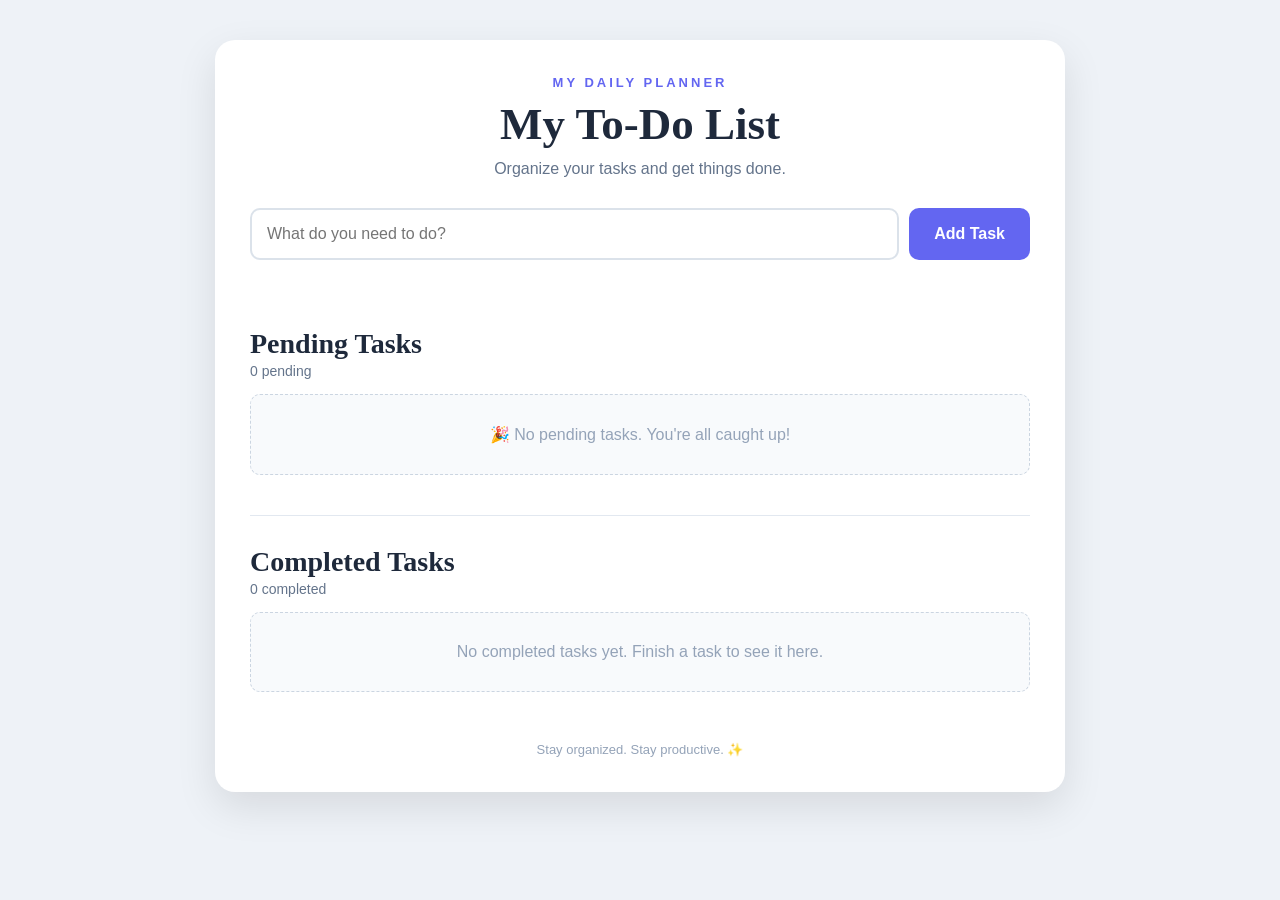
==== WebDev-L2-To-Do_WebApp/index.html @ 475376ff "complete all web development tasks" ====
<!DOCTYPE html>
<html lang="en">

<head>
    <meta charset="UTF-8">

    <meta name="viewport"
          content="width=device-width, initial-scale=1.0">

    <title>My To-Do List</title>

    <link rel="stylesheet" href="style.css">
</head>

<body>

    <main class="todo-container">

        <!-- Header -->
        <header class="header">

            <p class="subtitle">MY DAILY PLANNER</p>

            <h1>My To-Do List</h1>

            <p>
                Organize your tasks and get things done.
            </p>

        </header>


        <!-- Add Task Form -->
        <section class="add-task-section">

            <form id="task-form">

                <input
                    type="text"
                    id="task-input"
                    placeholder="What do you need to do?"
                    autocomplete="off"
                >

                <button type="submit" id="add-task-button">
                    Add Task
                </button>

            </form>

            <p id="input-error" class="error-message"></p>

        </section>


        <!-- Pending Tasks -->
        <section class="task-section">

            <div class="section-heading">

                <div>
                    <h2>Pending Tasks</h2>

                    <p id="pending-count">
                        0 pending
                    </p>
                </div>

            </div>


            <div id="pending-list" class="task-list">

                <!-- Pending tasks will be added here -->

            </div>

            <p id="pending-empty" class="empty-message">
                🎉 No pending tasks. You're all caught up!
            </p>

        </section>


        <!-- Completed Tasks -->
        <section class="task-section completed-section">

            <div class="section-heading">

                <div>
                    <h2>Completed Tasks</h2>

                    <p id="completed-count">
                        0 completed
                    </p>
                </div>

            </div>


            <div id="completed-list" class="task-list">

                <!-- Completed tasks will be added here -->

            </div>

            <p id="completed-empty" class="empty-message">
                No completed tasks yet. Finish a task to see it here.
            </p>

        </section>


        <!-- Footer -->
        <footer>
            <p>Stay organized. Stay productive. ✨</p>
        </footer>

    </main>


    <script src="script.js"></script>

</body>

</html>
---- WebDev-L2-To-Do_WebApp/style.css ----
/* =========================================
   RESET
========================================= */

* {
    margin: 0;
    padding: 0;
    box-sizing: border-box;
}


/* =========================================
   BODY
========================================= */

body {
    min-height: 100vh;

    font-family: Arial, Helvetica, sans-serif;

    background: #eef2f7;

    color: #263238;

    padding: 40px 20px;
}


/* =========================================
   MAIN CONTAINER
========================================= */

.todo-container {
    width: 100%;
    max-width: 850px;

    margin: auto;

    background: white;

    border-radius: 20px;

    padding: 35px;

    box-shadow:
        0 15px 40px rgba(0, 0, 0, 0.10);
}


/* =========================================
   HEADER
========================================= */

.header {
    text-align: center;

    margin-bottom: 30px;
}

.subtitle {
    color: #6366f1;

    font-size: 13px;

    font-weight: bold;

    letter-spacing: 3px;

    margin-bottom: 8px;
}

.header h1 {
    font-family: Georgia, "Times New Roman", serif;

    font-size: 45px;

    color: #1e293b;

    margin-bottom: 10px;
}

.header p:last-child {
    color: #64748b;

    font-size: 16px;
}


/* =========================================
   ADD TASK
========================================= */

.add-task-section {
    margin-bottom: 40px;
}

#task-form {
    display: flex;

    gap: 10px;
}

#task-input {
    flex: 1;

    padding: 15px;

    border: 2px solid #dbe2ea;

    border-radius: 10px;

    font-size: 16px;

    outline: none;

    transition: 0.2s;
}

#task-input:focus {
    border-color: #6366f1;
}

#add-task-button {
    padding: 15px 25px;

    border: none;

    border-radius: 10px;

    background: #6366f1;

    color: white;

    font-size: 16px;

    font-weight: bold;

    cursor: pointer;

    transition: 0.2s;
}

#add-task-button:hover {
    background: #4f46e5;
}

.error-message {
    color: #dc2626;

    font-size: 14px;

    margin-top: 8px;

    min-height: 20px;
}


/* =========================================
   TASK SECTION
========================================= */

.task-section {
    margin-bottom: 40px;
}

.completed-section {
    border-top: 1px solid #e2e8f0;

    padding-top: 30px;
}

.section-heading {
    display: flex;

    justify-content: space-between;

    align-items: center;

    margin-bottom: 15px;
}

.section-heading h2 {
    font-family: Georgia, "Times New Roman", serif;

    font-size: 28px;

    color: #1e293b;
}

.section-heading p {
    color: #64748b;

    font-size: 14px;

    margin-top: 3px;
}


/* =========================================
   TASK LIST
========================================= */

.task-list {
    display: flex;

    flex-direction: column;

    gap: 12px;
}


/* =========================================
   TASK ITEM
========================================= */

.task-item {
    display: flex;

    align-items: center;

    gap: 15px;

    padding: 15px;

    background: #f8fafc;

    border: 1px solid #e2e8f0;

    border-radius: 12px;

    transition: 0.2s;
}

.task-item:hover {
    border-color: #c7d2fe;

    box-shadow:
        0 5px 15px rgba(0, 0, 0, 0.05);
}


/* Task text */

.task-content {
    flex: 1;

    min-width: 0;
}

.task-text {
    font-size: 16px;

    font-weight: 600;

    color: #334155;

    word-break: break-word;
}


/* Completed task */

.completed-task .task-text {
    text-decoration: line-through;

    color: #94a3b8;
}


/* Timestamp */

.task-time {
    font-size: 12px;

    color: #94a3b8;

    margin-top: 4px;
}


/* =========================================
   TASK BUTTONS
========================================= */

.task-actions {
    display: flex;

    gap: 7px;

    flex-shrink: 0;
}

.task-button {
    border: none;

    border-radius: 8px;

    padding: 8px 11px;

    font-size: 13px;

    font-weight: bold;

    cursor: pointer;

    transition: 0.2s;
}


/* Complete */

.complete-button {
    background: #dcfce7;

    color: #15803d;
}
.complete-button:hover {
    background: #bbf7d0;
}


/* Edit */

.edit-button {
    background: #e0e7ff;

    color: #4338ca;
}

.edit-button:hover {
    background: #c7d2fe;
}


/* Delete */

.delete-button {
    background: #fee2e2;

    color: #dc2626;
}

.delete-button:hover {
    background: #fecaca;
}


/* =========================================
   INLINE EDIT
========================================= */

.edit-input {
    width: 100%;

    padding: 8px;

    border: 2px solid #6366f1;

    border-radius: 7px;

    font-size: 16px;

    outline: none;
}


/* =========================================
   EMPTY STATE
========================================= */

.empty-message {
    text-align: center;

    padding: 30px 15px;

    color: #94a3b8;

    background: #f8fafc;

    border-radius: 10px;

    border: 1px dashed #cbd5e1;
}


/* =========================================
   FOOTER
========================================= */

footer {
    text-align: center;

    color: #94a3b8;

    font-size: 13px;

    padding-top: 10px;
}


/* =========================================
   MOBILE RESPONSIVE
========================================= */

@media (max-width: 650px) {

    body {
        padding: 20px 10px;
    }

    .todo-container {
        padding: 25px 18px;
    }

    .header h1 {
        font-size: 36px;
    }

    #task-form {
        flex-direction: column;
    }

    #add-task-button {
        width: 100%;
    }

    .task-item {
        align-items: flex-start;

        flex-wrap: wrap;
    }

    .task-content {
        width: 100%;
    }

    .task-actions {
        width: 100%;
    }

    .task-button {
        flex: 1;
    }
}
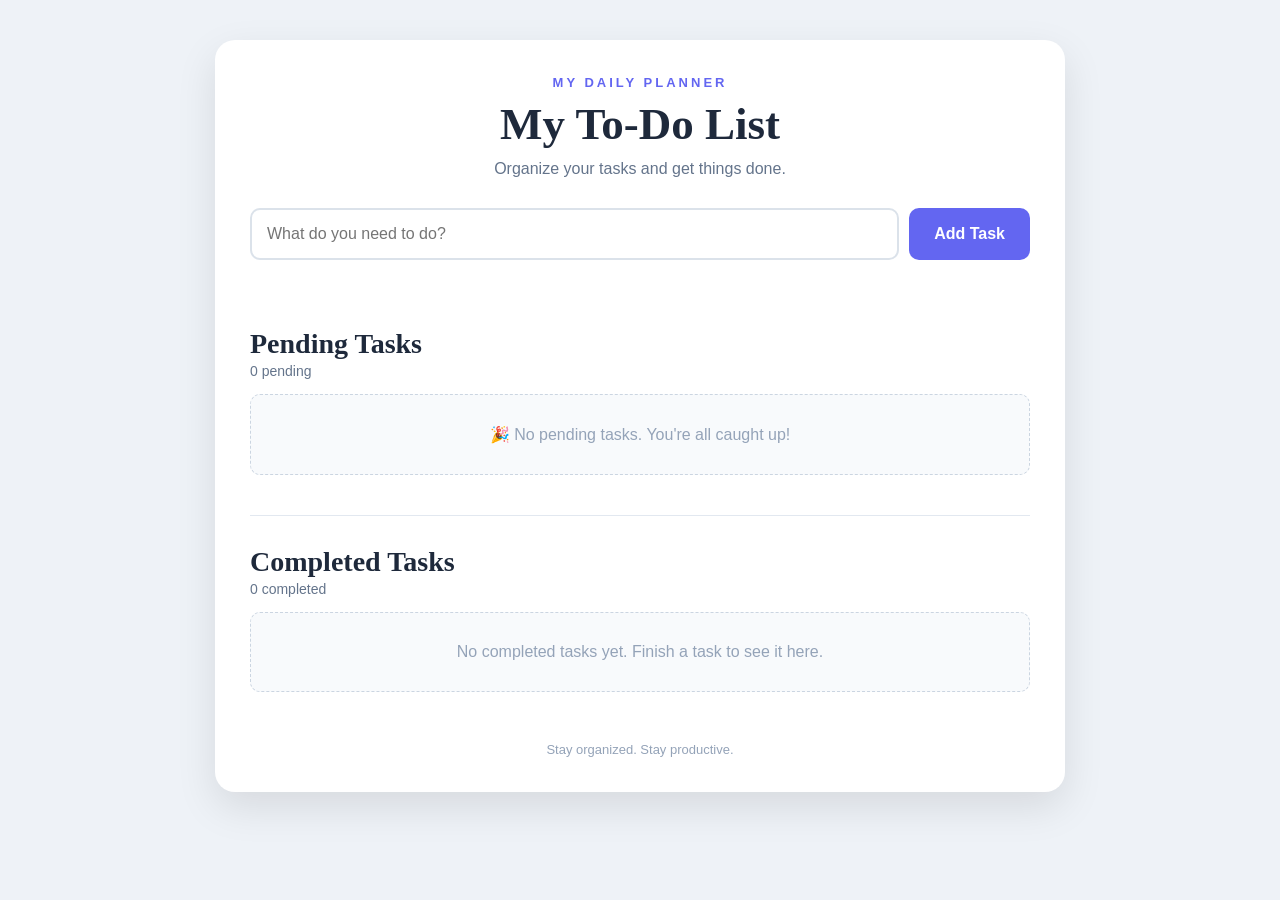
==== commit 8aeee2b8: "added some correction" ====
--- a/WebDev-L2-To-Do_WebApp/index.html
+++ b/WebDev-L2-To-Do_WebApp/index.html
@@ -113,7 +113,7 @@
 
         <!-- Footer -->
         <footer>
-            <p>Stay organized. Stay productive. ✨</p>
+            <p>Stay organized. Stay productive.</p>
         </footer>
 
     </main>
